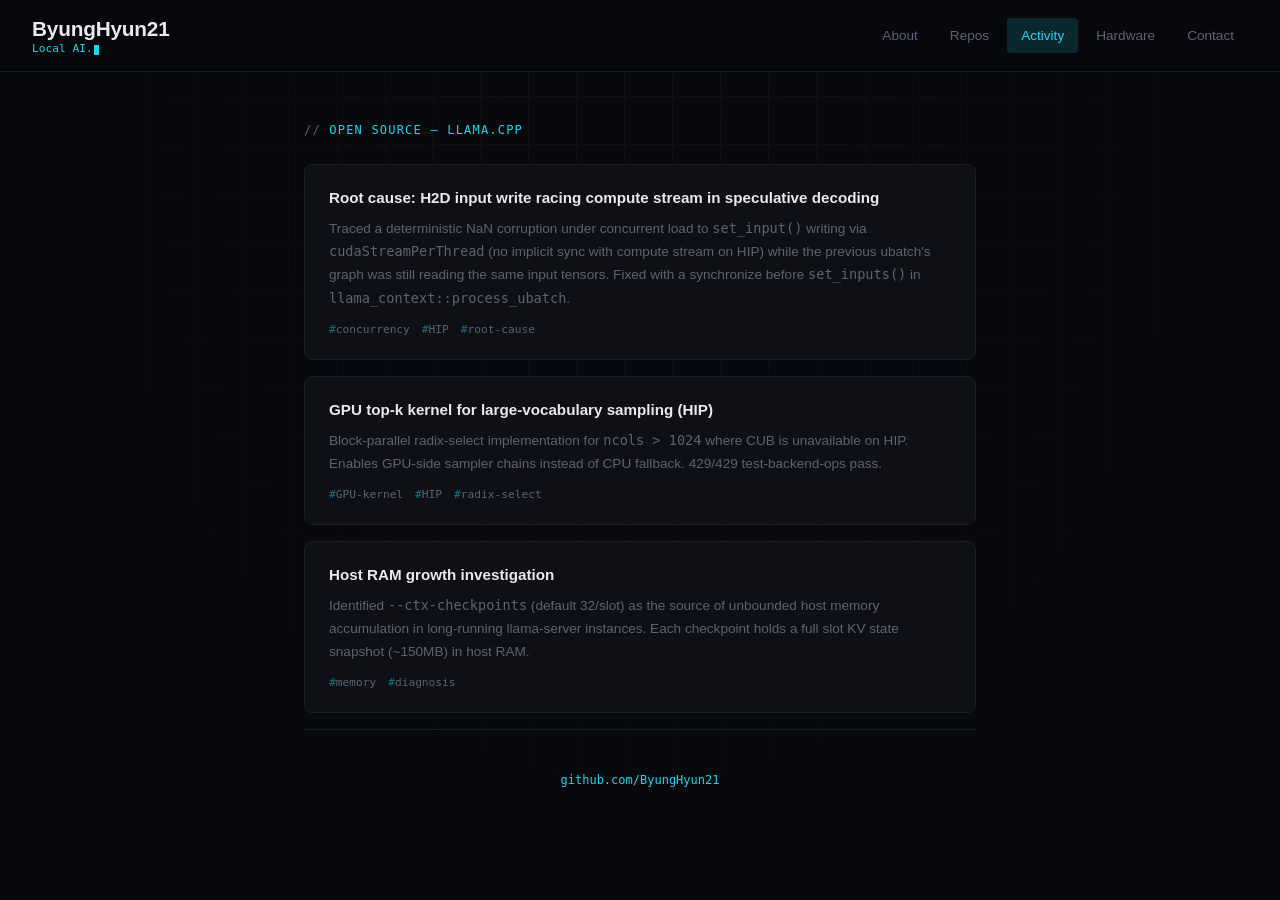
==== activity.html @ c31791a8 "5-page portfolio: About, Repos, Activity, Hardware, Contact" ====
<!DOCTYPE html>
<html lang="en">
<head>
<meta charset="UTF-8">
<meta name="viewport" content="width=device-width, initial-scale=1.0">
<title>Activity — ByungHyun21</title>
<link rel="stylesheet" href="style.css">
</head>
<body>
<div class="grid-bg"></div>

<header>
  <div class="header-left">
    <h1>ByungHyun21</h1>
    <div class="tagline"><span id="typed"></span><span class="cursor"></span></div>
  </div>
  <nav>
    <a href="index.html">About</a>
    <a href="repos.html">Repos</a>
    <a href="activity.html" class="active">Activity</a>
    <a href="hardware.html">Hardware</a>
    <a href="contact.html">Contact</a>
  </nav>
</header>

<main>
  <section class="reveal">
    <div class="sec-label">Open Source — llama.cpp</div>

    <div class="card">
      <div class="card-title"><a href="https://github.com/ggml-org/llama.cpp/issues/27572">Root cause: H2D input write racing compute stream in speculative decoding</a></div>
      <div class="card-desc">
        Traced a deterministic NaN corruption under concurrent load to <code>set_input()</code> writing
        via <code>cudaStreamPerThread</code> (no implicit sync with compute stream on HIP) while the
        previous ubatch's graph was still reading the same input tensors. Fixed with a synchronize
        before <code>set_inputs()</code> in <code>llama_context::process_ubatch</code>.
      </div>
      <div class="card-tags"><span>concurrency</span><span>HIP</span><span>root-cause</span></div>
    </div>

    <div class="card">
      <div class="card-title"><a href="https://github.com/ggml-org/llama.cpp/issues/27572">GPU top-k kernel for large-vocabulary sampling (HIP)</a></div>
      <div class="card-desc">
        Block-parallel radix-select implementation for <code>ncols > 1024</code> where CUB is
        unavailable on HIP. Enables GPU-side sampler chains instead of CPU fallback.
        429/429 test-backend-ops pass.
      </div>
      <div class="card-tags"><span>GPU-kernel</span><span>HIP</span><span>radix-select</span></div>
    </div>

    <div class="card">
      <div class="card-title"><a href="https://github.com/ggml-org/llama.cpp/issues/27623">Host RAM growth investigation</a></div>
      <div class="card-desc">
        Identified <code>--ctx-checkpoints</code> (default 32/slot) as the source of unbounded host
        memory accumulation in long-running llama-server instances. Each checkpoint holds a full
        slot KV state snapshot (~150MB) in host RAM.
      </div>
      <div class="card-tags"><span>memory</span><span>diagnosis</span></div>
    </div>
  </section>

  <footer>
    <a href="https://github.com/ByungHyun21">github.com/ByungHyun21</a>
  </footer>
</main>

<script src="main.js"></script>
</body>
</html>
---- style.css ----
:root {
  --bg: #08090c;
  --bg-elevated: #0e1015;
  --bg-header: rgba(8, 9, 12, 0.85);
  --text: #c8cdd5;
  --text-dim: #5c6370;
  --text-bright: #e8eaf0;
  --accent: #22d3ee;
  --accent-glow: rgba(34, 211, 238, 0.15);
  --border: #1a1d24;
  --mono: 'SF Mono', 'Cascadia Code', 'Fira Code', 'JetBrains Mono', monospace;
  --sans: -apple-system, 'Segoe UI', 'Helvetica Neue', Arial, sans-serif;
}
* { margin: 0; padding: 0; box-sizing: border-box; }
html { scroll-behavior: smooth; }
body {
  background: var(--bg);
  color: var(--text);
  font-family: var(--sans);
  line-height: 1.7;
  overflow-x: hidden;
}

/* animated grid background */
.grid-bg {
  position: fixed;
  inset: 0;
  z-index: -1;
  background-image:
    linear-gradient(var(--border) 1px, transparent 1px),
    linear-gradient(90deg, var(--border) 1px, transparent 1px);
  background-size: 48px 48px;
  opacity: 0.35;
  mask-image: radial-gradient(ellipse at 50% 20%, black 10%, transparent 70%);
  -webkit-mask-image: radial-gradient(ellipse at 50% 20%, black 10%, transparent 70%);
}

/* header */
header {
  position: fixed;
  top: 0; left: 0; right: 0;
  z-index: 100;
  background: var(--bg-header);
  backdrop-filter: blur(12px);
  -webkit-backdrop-filter: blur(12px);
  border-bottom: 1px solid var(--border);
  padding: 0 32px;
  height: 72px;
  display: flex;
  align-items: center;
  justify-content: space-between;
}
.header-left {
  display: flex;
  flex-direction: column;
  gap: 0;
}
.header-left h1 {
  font-size: 1.3rem;
  font-weight: 700;
  color: var(--text-bright);
  letter-spacing: -0.01em;
  line-height: 1.3;
}
.header-left .tagline {
  font-family: var(--mono);
  font-size: 0.7rem;
  color: var(--accent);
  min-height: 1.2em;
  line-height: 1.2;
}
.header-left .tagline .cursor {
  display: inline-block;
  width: 0.5em;
  height: 0.9em;
  background: var(--accent);
  margin-left: 1px;
  vertical-align: text-bottom;
  animation: blink 1s step-end infinite;
}
@keyframes blink { 50% { opacity: 0; } }

/* nav */
nav {
  display: flex;
  gap: 4px;
}
nav a {
  font-size: 0.85rem;
  color: var(--text-dim);
  text-decoration: none;
  padding: 6px 14px;
  border-radius: 4px;
  transition: color 0.2s, background 0.2s;
}
nav a:hover {
  color: var(--text);
  background: var(--bg-elevated);
}
nav a.active {
  color: var(--accent);
  background: var(--accent-glow);
}

/* layout */
main {
  max-width: 720px;
  margin: 0 auto;
  padding: 120px 24px 60px;
}

/* section */
.sec-label {
  font-family: var(--mono);
  font-size: 0.75rem;
  text-transform: uppercase;
  letter-spacing: 0.1em;
  color: var(--accent);
  margin-bottom: 24px;
}
.sec-label::before { content: '// '; color: var(--text-dim); }

/* about */
.about p { color: var(--text); margin-bottom: 16px; font-size: 1rem; }
.keywords {
  display: flex;
  flex-wrap: wrap;
  gap: 8px;
  margin-top: 20px;
}
.keywords span {
  font-family: var(--mono);
  font-size: 0.75rem;
  padding: 4px 12px;
  border: 1px solid var(--border);
  border-radius: 4px;
  color: var(--text-dim);
  transition: all 0.2s ease;
}
.keywords span:hover {
  border-color: var(--accent);
  color: var(--accent);
  box-shadow: 0 0 12px var(--accent-glow);
}

/* spec block */
.spec {
  font-family: var(--mono);
  font-size: 0.8rem;
  color: var(--text-dim);
  border-left: 2px solid var(--accent);
  padding-left: 16px;
  margin-top: 24px;
  line-height: 1.9;
}
.spec .spec-key { color: var(--text); }
.spec .spec-val { color: var(--accent); }

/* cards */
.card {
  background: var(--bg-elevated);
  border: 1px solid var(--border);
  border-radius: 8px;
  padding: 20px 24px;
  margin-bottom: 16px;
  transition: transform 0.2s ease, border-color 0.2s ease, box-shadow 0.2s ease;
}
.card:hover {
  transform: translateY(-2px);
  border-color: var(--accent);
  box-shadow: 0 4px 24px var(--accent-glow);
}
.card .card-title {
  font-weight: 600;
  color: var(--text-bright);
  margin-bottom: 6px;
  font-size: 0.95rem;
}
.card .card-title a { color: inherit; text-decoration: none; }
.card .card-title a:hover { color: var(--accent); }
.card .card-desc {
  font-size: 0.85rem;
  color: var(--text-dim);
}
.card .card-tags {
  display: flex;
  gap: 12px;
  margin-top: 10px;
  font-family: var(--mono);
  font-size: 0.7rem;
  color: var(--text-dim);
}
.card .card-tags span::before { content: '#'; color: var(--accent); opacity: 0.5; }

/* scroll reveal */
.reveal {
  opacity: 0;
  transform: translateY(24px);
  transition: opacity 0.6s ease, transform 0.6s ease;
}
.reveal.visible {
  opacity: 1;
  transform: translateY(0);
}

/* footer */
footer {
  padding: 40px 0;
  border-top: 1px solid var(--border);
  font-family: var(--mono);
  font-size: 0.75rem;
  color: var(--text-dim);
  text-align: center;
}
footer a { color: var(--accent); text-decoration: none; }
footer a:hover { text-decoration: underline; }

/* links */
a { color: var(--accent); text-decoration: none; transition: opacity 0.2s; }
a:hover { opacity: 0.8; }

/* hardware table */
.hw-table {
  width: 100%;
  border-collapse: collapse;
  font-size: 0.85rem;
  margin-top: 20px;
}
.hw-table th {
  text-align: left;
  font-family: var(--mono);
  font-size: 0.75rem;
  text-transform: uppercase;
  color: var(--text-dim);
  padding: 8px 12px;
  border-bottom: 1px solid var(--border);
}
.hw-table td {
  padding: 10px 12px;
  border-bottom: 1px solid var(--border);
  color: var(--text);
}
.hw-table td:first-child { font-family: var(--mono); font-size: 0.8rem; }
.hw-table .val { color: var(--accent); }

/* contact */
.contact-list {
  list-style: none;
}
.contact-list li {
  display: flex;
  align-items: center;
  gap: 16px;
  padding: 16px 0;
  border-bottom: 1px solid var(--border);
}
.contact-list .icon {
  font-family: var(--mono);
  font-size: 1rem;
  color: var(--accent);
  width: 32px;
  text-align: center;
}
.contact-list .label { color: var(--text-dim); font-size: 0.85rem; }

@media (max-width: 640px) {
  header { padding: 0 16px; height: auto; flex-direction: column; align-items: flex-start; padding: 12px 16px; gap: 8px; }
  nav { width: 100%; justify-content: flex-start; overflow-x: auto; }
  main { padding-top: 160px; }
}
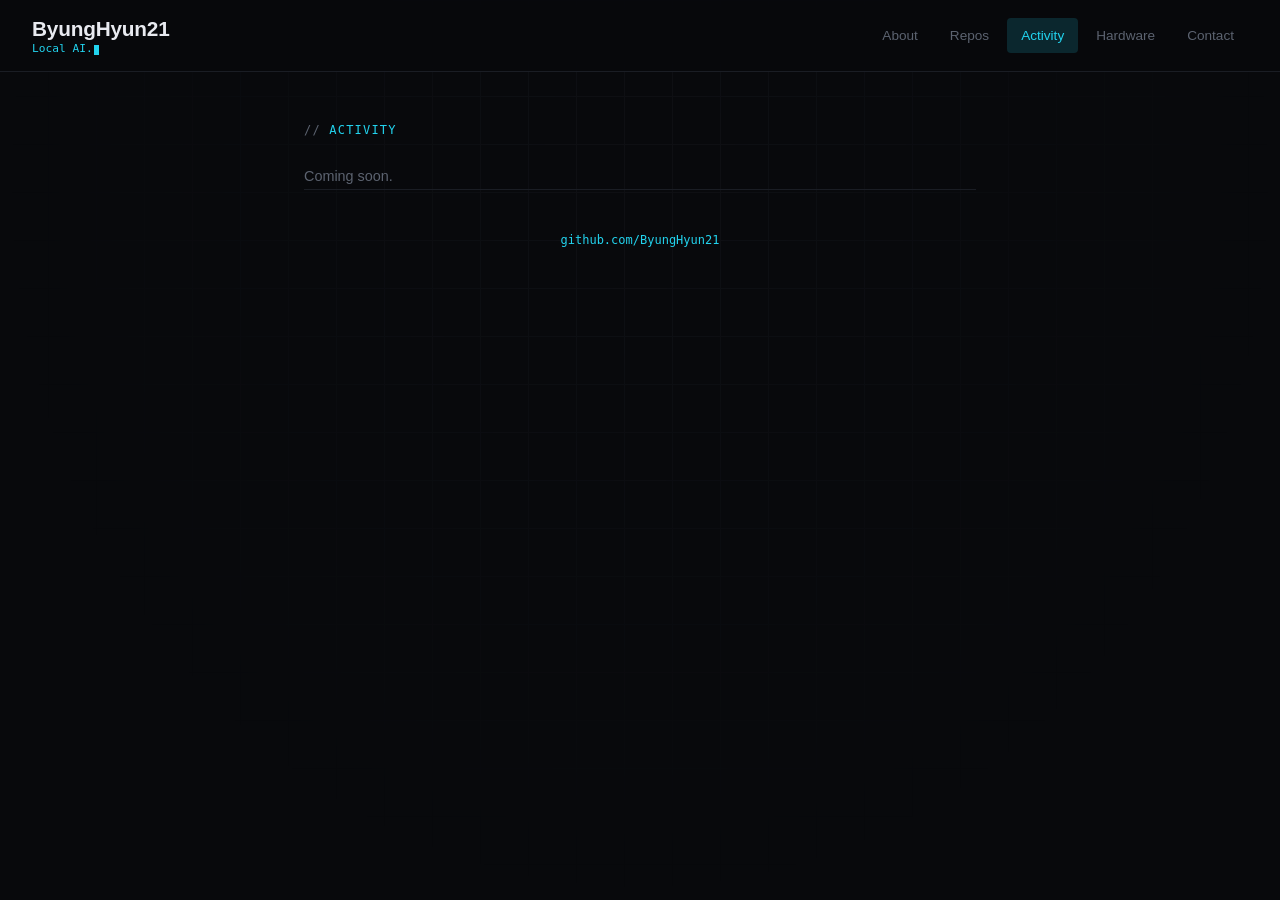
==== commit 2a2b2109: "hardware: fleet overview (6 machines); repos/activity: placeholder" ====
--- a/activity.html
+++ b/activity.html
@@ -25,38 +25,10 @@
 
 <main>
   <section class="reveal">
-    <div class="sec-label">Open Source — llama.cpp</div>
-
-    <div class="card">
-      <div class="card-title"><a href="https://github.com/ggml-org/llama.cpp/issues/27572">Root cause: H2D input write racing compute stream in speculative decoding</a></div>
-      <div class="card-desc">
-        Traced a deterministic NaN corruption under concurrent load to <code>set_input()</code> writing
-        via <code>cudaStreamPerThread</code> (no implicit sync with compute stream on HIP) while the
-        previous ubatch's graph was still reading the same input tensors. Fixed with a synchronize
-        before <code>set_inputs()</code> in <code>llama_context::process_ubatch</code>.
-      </div>
-      <div class="card-tags"><span>concurrency</span><span>HIP</span><span>root-cause</span></div>
-    </div>
-
-    <div class="card">
-      <div class="card-title"><a href="https://github.com/ggml-org/llama.cpp/issues/27572">GPU top-k kernel for large-vocabulary sampling (HIP)</a></div>
-      <div class="card-desc">
-        Block-parallel radix-select implementation for <code>ncols > 1024</code> where CUB is
-        unavailable on HIP. Enables GPU-side sampler chains instead of CPU fallback.
-        429/429 test-backend-ops pass.
-      </div>
-      <div class="card-tags"><span>GPU-kernel</span><span>HIP</span><span>radix-select</span></div>
-    </div>
-
-    <div class="card">
-      <div class="card-title"><a href="https://github.com/ggml-org/llama.cpp/issues/27623">Host RAM growth investigation</a></div>
-      <div class="card-desc">
-        Identified <code>--ctx-checkpoints</code> (default 32/slot) as the source of unbounded host
-        memory accumulation in long-running llama-server instances. Each checkpoint holds a full
-        slot KV state snapshot (~150MB) in host RAM.
-      </div>
-      <div class="card-tags"><span>memory</span><span>diagnosis</span></div>
-    </div>
+    <div class="sec-label">Activity</div>
+    <p style="color:var(--text-dim); font-size:0.9rem;">
+      Coming soon.
+    </p>
   </section>
 
   <footer>
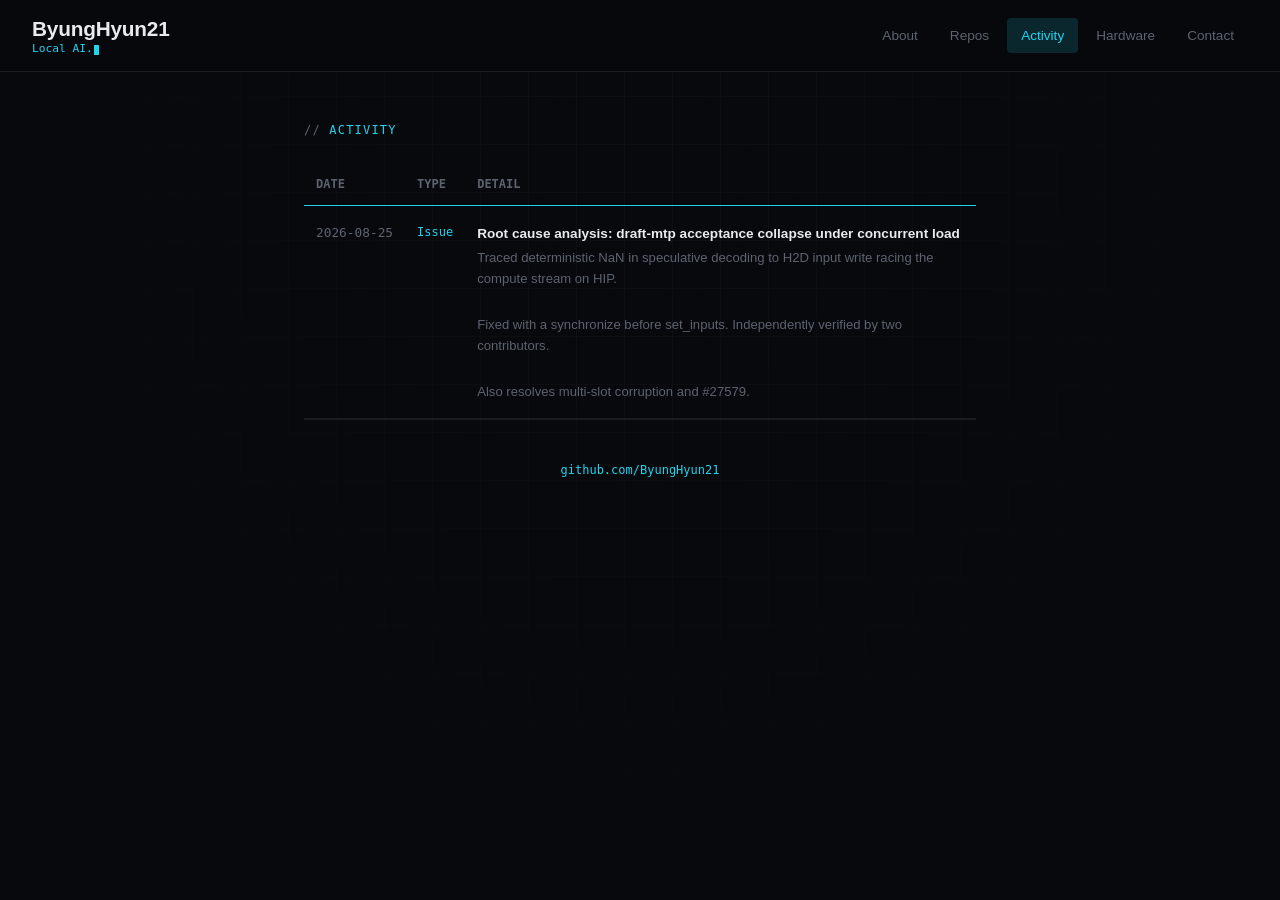
==== commit 79bcae9f: "activity: timeline table; hardware: remove model mention" ====
--- a/activity.html
+++ b/activity.html
@@ -26,9 +26,23 @@
 <main>
   <section class="reveal">
     <div class="sec-label">Activity</div>
-    <p style="color:var(--text-dim); font-size:0.9rem;">
-      Coming soon.
-    </p>
+    <table class="activity-table">
+      <tr>
+        <th>Date</th>
+        <th>Type</th>
+        <th>Detail</th>
+      </tr>
+      <tr>
+        <td class="date">2026-08-25</td>
+        <td class="type">Issue</td>
+        <td>
+          <a href="https://github.com/ggml-org/llama.cpp/issues/27572">Root cause analysis: draft-mtp acceptance collapse under concurrent load</a><br>
+          <span class="desc">Traced deterministic NaN in speculative decoding to H2D input write racing the compute stream on HIP.</span><br>
+          <span class="desc">Fixed with a synchronize before set_inputs. Independently verified by two contributors.</span><br>
+          <span class="desc">Also resolves multi-slot corruption and #27579.</span>
+        </td>
+      </tr>
+    </table>
   </section>
 
   <footer>
--- a/style.css
+++ b/style.css
@@ -142,6 +142,53 @@
   color: var(--accent);
   box-shadow: 0 0 12px var(--accent-glow);
 }
+/* activity table */
+.activity-table {
+  width: 100%;
+  border-collapse: collapse;
+  font-size: 0.85rem;
+}
+.activity-table th {
+  text-align: left;
+  font-family: var(--mono);
+  font-size: 0.75rem;
+  text-transform: uppercase;
+  color: var(--text-dim);
+  padding: 10px 12px;
+  border-bottom: 1px solid var(--accent);
+}
+.activity-table td {
+  padding: 16px 12px;
+  border-bottom: 1px solid var(--border);
+  vertical-align: top;
+}
+.activity-table .date {
+  font-family: var(--mono);
+  font-size: 0.8rem;
+  color: var(--text-dim);
+  white-space: nowrap;
+}
+.activity-table .type {
+  font-family: var(--mono);
+  font-size: 0.75rem;
+  color: var(--accent);
+  white-space: nowrap;
+}
+.activity-table a {
+  font-weight: 600;
+  color: var(--text-bright);
+  text-decoration: none;
+}
+.activity-table a:hover {
+  color: var(--accent);
+}
+.activity-table .desc {
+  color: var(--text-dim);
+  font-size: 0.82rem;
+  line-height: 1.6;
+  display: block;
+  margin-top: 2px;
+}
 
 /* spec block */
 .spec {
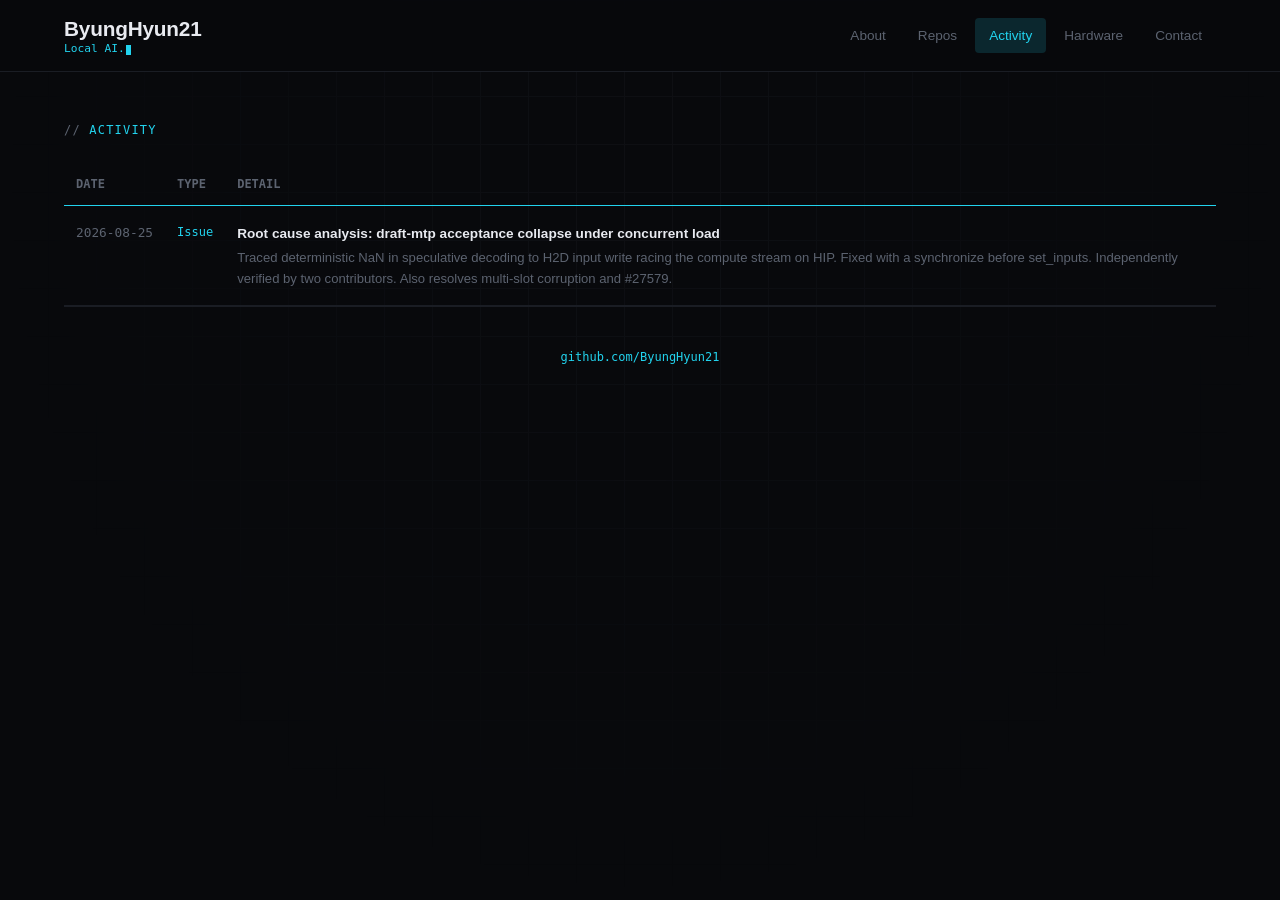
==== commit a4b1a750: "activity: merge desc into one line" ====
--- a/activity.html
+++ b/activity.html
@@ -36,10 +36,8 @@
         <td class="date">2026-08-25</td>
         <td class="type">Issue</td>
         <td>
-          <a href="https://github.com/ggml-org/llama.cpp/issues/27572">Root cause analysis: draft-mtp acceptance collapse under concurrent load</a><br>
-          <span class="desc">Traced deterministic NaN in speculative decoding to H2D input write racing the compute stream on HIP.</span><br>
-          <span class="desc">Fixed with a synchronize before set_inputs. Independently verified by two contributors.</span><br>
-          <span class="desc">Also resolves multi-slot corruption and #27579.</span>
+          <a href="https://github.com/ggml-org/llama.cpp/issues/27572">Root cause analysis: draft-mtp acceptance collapse under concurrent load</a>
+          <span class="desc">Traced deterministic NaN in speculative decoding to H2D input write racing the compute stream on HIP. Fixed with a synchronize before set_inputs. Independently verified by two contributors. Also resolves multi-slot corruption and #27579.</span>
         </td>
       </tr>
     </table>
--- a/style.css
+++ b/style.css
@@ -44,7 +44,7 @@
   backdrop-filter: blur(12px);
   -webkit-backdrop-filter: blur(12px);
   border-bottom: 1px solid var(--border);
-  padding: 0 32px;
+  padding: 0 5%;
   height: 72px;
   display: flex;
   align-items: center;
@@ -81,10 +81,7 @@
 @keyframes blink { 50% { opacity: 0; } }
 
 /* nav */
-nav {
-  display: flex;
-  gap: 4px;
-}
+nav { display: flex; gap: 4px; }
 nav a {
   font-size: 0.85rem;
   color: var(--text-dim);
@@ -93,20 +90,14 @@
   border-radius: 4px;
   transition: color 0.2s, background 0.2s;
 }
-nav a:hover {
-  color: var(--text);
-  background: var(--bg-elevated);
-}
-nav a.active {
-  color: var(--accent);
-  background: var(--accent-glow);
-}
+nav a:hover { color: var(--text); background: var(--bg-elevated); }
+nav a.active { color: var(--accent); background: var(--accent-glow); }
 
 /* layout */
 main {
-  max-width: 720px;
+  width: 90%;
   margin: 0 auto;
-  padding: 120px 24px 60px;
+  padding: 120px 0 60px;
 }
 
 /* section */
@@ -122,12 +113,7 @@
 
 /* about */
 .about p { color: var(--text); margin-bottom: 16px; font-size: 1rem; }
-.keywords {
-  display: flex;
-  flex-wrap: wrap;
-  gap: 8px;
-  margin-top: 20px;
-}
+.keywords { display: flex; flex-wrap: wrap; gap: 8px; margin-top: 20px; }
 .keywords span {
   font-family: var(--mono);
   font-size: 0.75rem;
@@ -142,6 +128,7 @@
   color: var(--accent);
   box-shadow: 0 0 12px var(--accent-glow);
 }
+
 /* activity table */
 .activity-table {
   width: 100%;
@@ -179,9 +166,7 @@
   color: var(--text-bright);
   text-decoration: none;
 }
-.activity-table a:hover {
-  color: var(--accent);
-}
+.activity-table a:hover { color: var(--accent); }
 .activity-table .desc {
   color: var(--text-dim);
   font-size: 0.82rem;
@@ -225,10 +210,7 @@
 }
 .card .card-title a { color: inherit; text-decoration: none; }
 .card .card-title a:hover { color: var(--accent); }
-.card .card-desc {
-  font-size: 0.85rem;
-  color: var(--text-dim);
-}
+.card .card-desc { font-size: 0.85rem; color: var(--text-dim); }
 .card .card-tags {
   display: flex;
   gap: 12px;
@@ -245,10 +227,7 @@
   transform: translateY(24px);
   transition: opacity 0.6s ease, transform 0.6s ease;
 }
-.reveal.visible {
-  opacity: 1;
-  transform: translateY(0);
-}
+.reveal.visible { opacity: 1; transform: translateY(0); }
 
 /* footer */
 footer {
@@ -291,9 +270,7 @@
 .hw-table .val { color: var(--accent); }
 
 /* contact */
-.contact-list {
-  list-style: none;
-}
+.contact-list { list-style: none; }
 .contact-list li {
   display: flex;
   align-items: center;
@@ -311,7 +288,7 @@
 .contact-list .label { color: var(--text-dim); font-size: 0.85rem; }
 
 @media (max-width: 640px) {
-  header { padding: 0 16px; height: auto; flex-direction: column; align-items: flex-start; padding: 12px 16px; gap: 8px; }
+  header { padding: 12px 16px; height: auto; flex-direction: column; align-items: flex-start; gap: 8px; }
   nav { width: 100%; justify-content: flex-start; overflow-x: auto; }
-  main { padding-top: 160px; }
-}
+  main { padding-top: 160px; width: 95%; }
+}
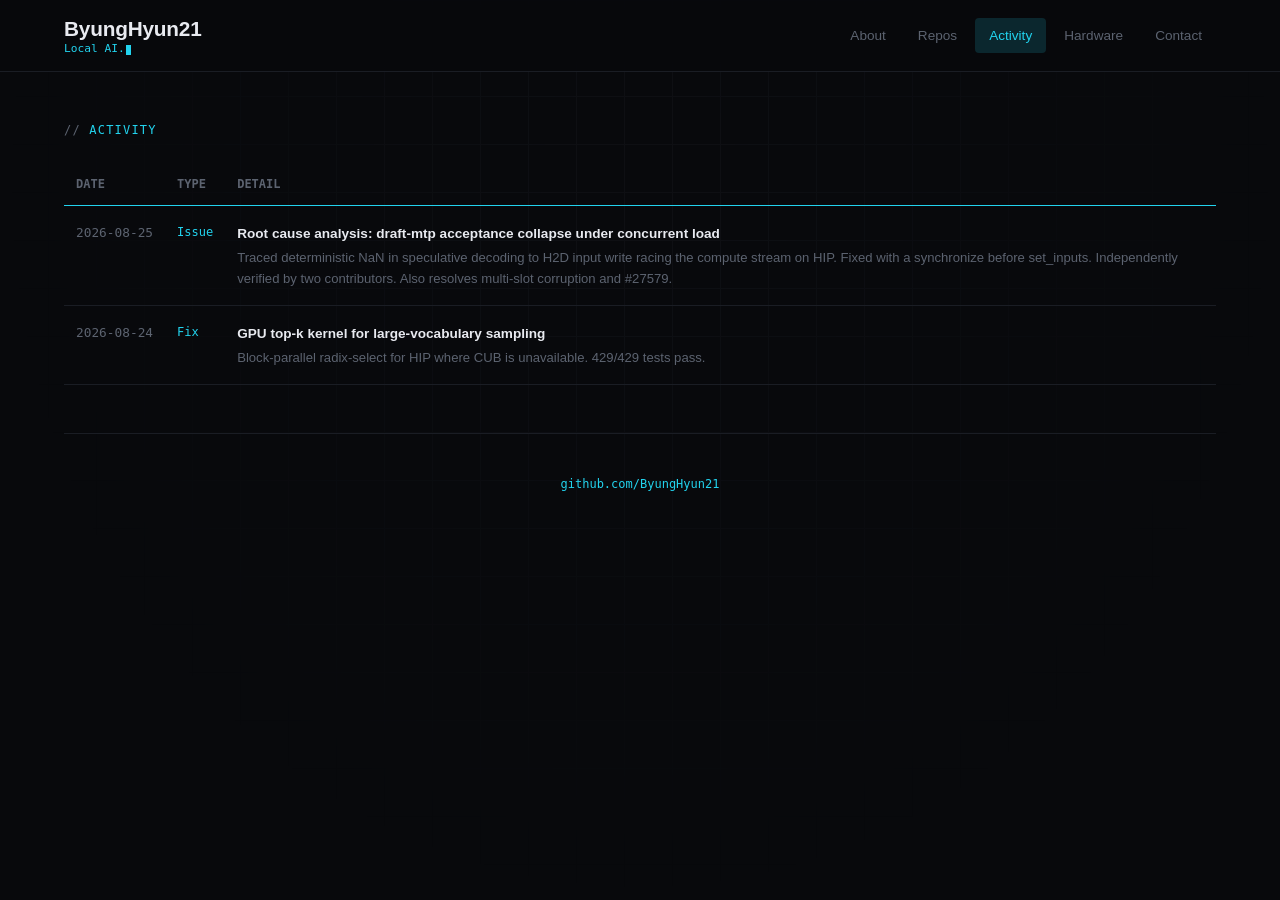
==== commit 8f4fccfc: "activity: JSON-driven, auto-sync index+activity, section spacing" ====
--- a/activity.html
+++ b/activity.html
@@ -27,27 +27,16 @@
   <section class="reveal">
     <div class="sec-label">Activity</div>
     <table class="activity-table">
-      <tr>
-        <th>Date</th>
-        <th>Type</th>
-        <th>Detail</th>
-      </tr>
-      <tr>
-        <td class="date">2026-08-25</td>
-        <td class="type">Issue</td>
-        <td>
-          <a href="https://github.com/ggml-org/llama.cpp/issues/27572">Root cause analysis: draft-mtp acceptance collapse under concurrent load</a>
-          <span class="desc">Traced deterministic NaN in speculative decoding to H2D input write racing the compute stream on HIP. Fixed with a synchronize before set_inputs. Independently verified by two contributors. Also resolves multi-slot corruption and #27579.</span>
-        </td>
-      </tr>
+      <thead><tr><th>Date</th><th>Type</th><th>Detail</th></tr></thead>
+      <tbody id="activity-full"></tbody>
     </table>
   </section>
-
   <footer>
     <a href="https://github.com/ByungHyun21">github.com/ByungHyun21</a>
   </footer>
 </main>
 
-<script src="main.js"></script>
-</body>
+<script src="activity-loader.js"></script>
+<script>renderActivity(document.getElementById('activity-full'), null);</script>
+ <script src="main.js"></script>
 </html>
--- a/style.css
+++ b/style.css
@@ -101,6 +101,7 @@
 }
 
 /* section */
+section { margin-bottom: 48px; }
 .sec-label {
   font-family: var(--mono);
   font-size: 0.75rem;
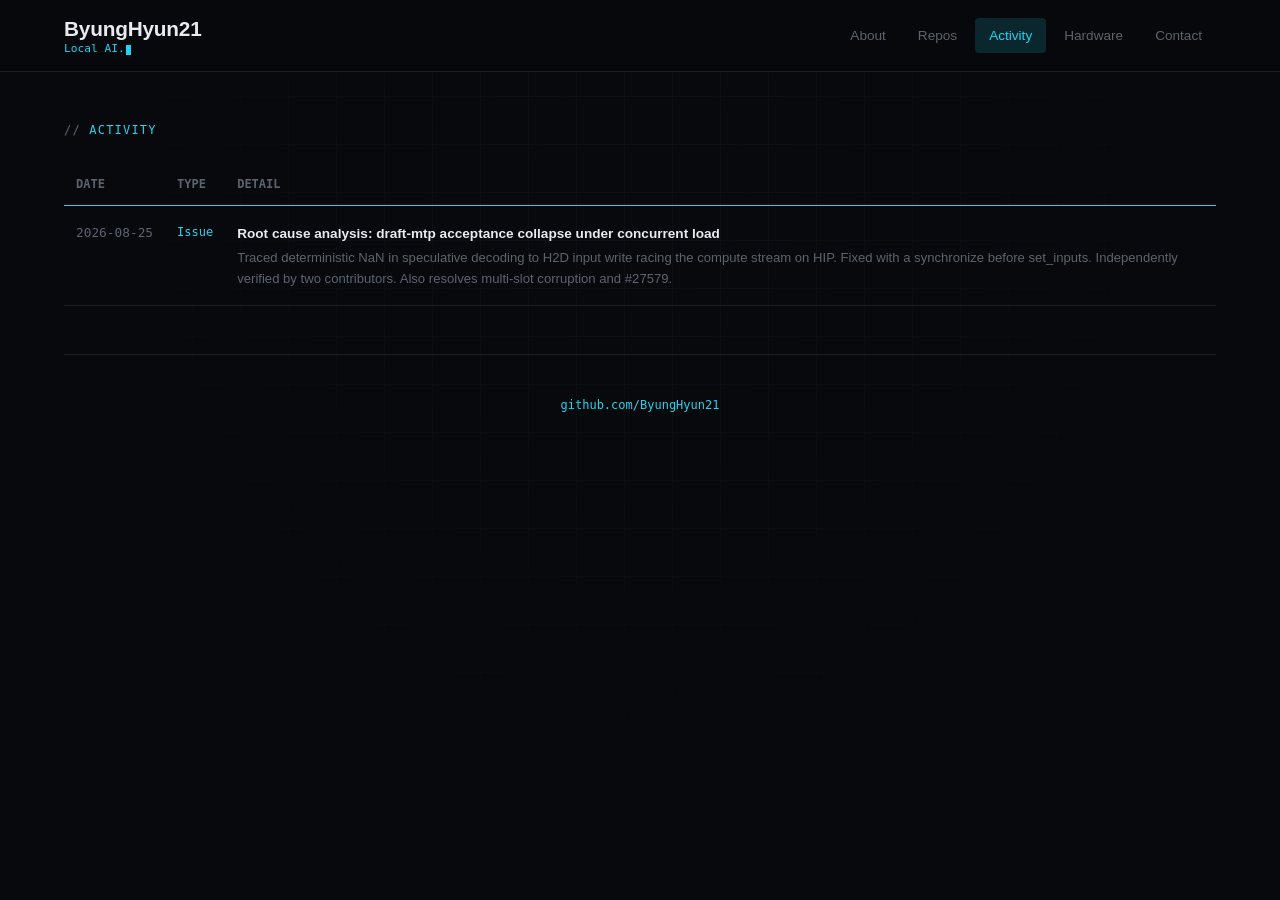
==== commit 29330cc9: "favicon: SVG, dark theme with accent B" ====
--- a/activity.html
+++ b/activity.html
@@ -4,6 +4,7 @@
 <meta charset="UTF-8">
 <meta name="viewport" content="width=device-width, initial-scale=1.0">
 <title>Activity — ByungHyun21</title>
+<link rel="icon" type="image/svg+xml" href="favicon.svg">
 <link rel="stylesheet" href="style.css">
 </head>
 <body>
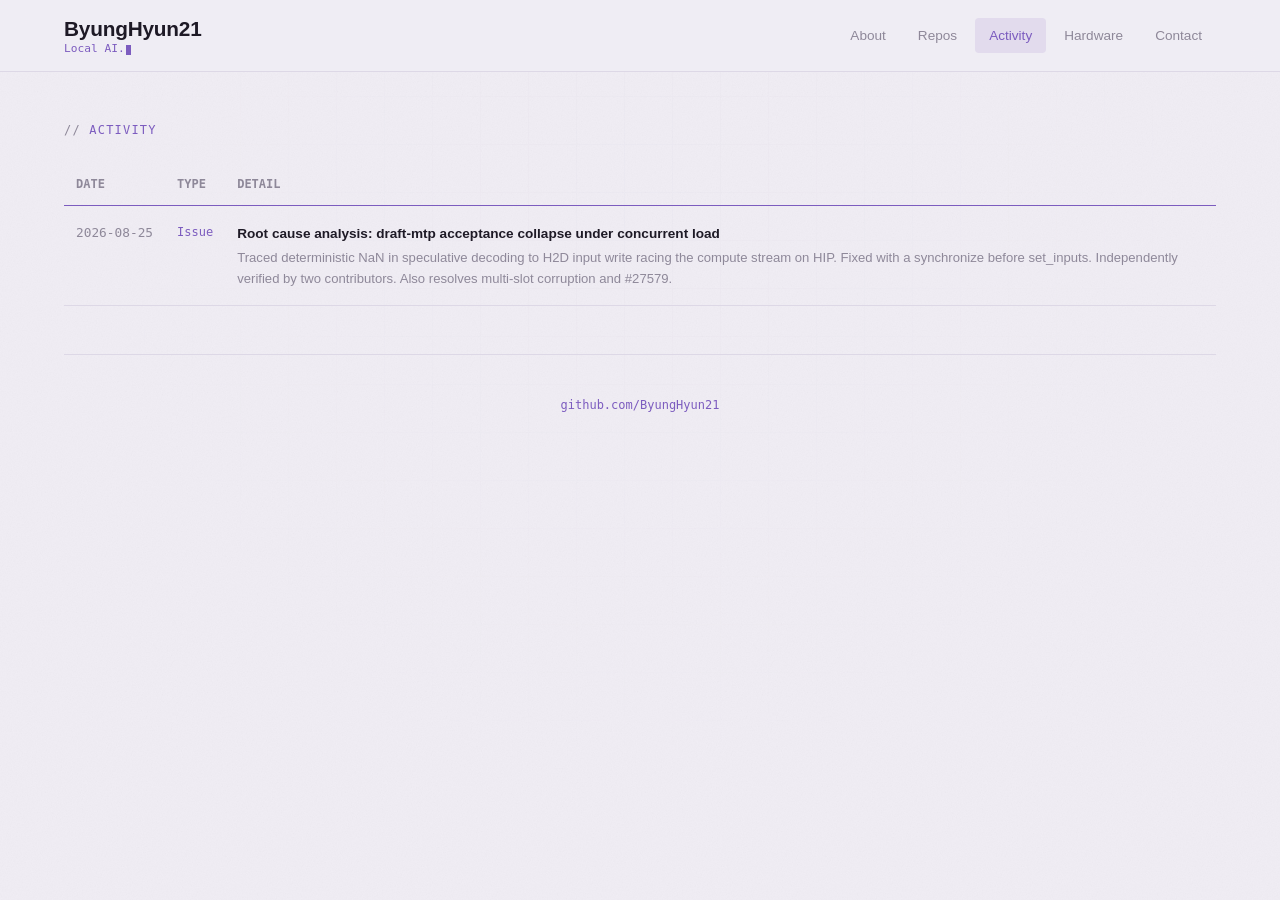
==== commit aa0101d4: "theme: light lavender + paper texture; favicon: text-based B" ====
--- a/activity.html
+++ b/activity.html
@@ -8,6 +8,7 @@
 <link rel="stylesheet" href="style.css">
 </head>
 <body>
+<div class="paper-bg"></div>
 <div class="grid-bg"></div>
 
 <header>
--- a/style.css
+++ b/style.css
@@ -1,13 +1,13 @@
 :root {
-  --bg: #08090c;
-  --bg-elevated: #0e1015;
-  --bg-header: rgba(8, 9, 12, 0.85);
-  --text: #c8cdd5;
-  --text-dim: #5c6370;
-  --text-bright: #e8eaf0;
-  --accent: #22d3ee;
-  --accent-glow: rgba(34, 211, 238, 0.15);
-  --border: #1a1d24;
+  --bg: #f0edf4;
+  --bg-elevated: #faf9fc;
+  --bg-header: rgba(240, 237, 244, 0.88);
+  --text: #3d3846;
+  --text-dim: #8e8899;
+  --text-bright: #1e1a26;
+  --accent: #7c5cbf;
+  --accent-glow: rgba(124, 92, 191, 0.12);
+  --border: #ddd8e6;
   --mono: 'SF Mono', 'Cascadia Code', 'Fira Code', 'JetBrains Mono', monospace;
   --sans: -apple-system, 'Segoe UI', 'Helvetica Neue', Arial, sans-serif;
 }
@@ -21,7 +21,16 @@
   overflow-x: hidden;
 }
 
-/* animated grid background */
+/* paper texture */
+.paper-bg {
+  position: fixed;
+  inset: 0;
+  z-index: -2;
+  pointer-events: none;
+  background-image: url("data:image/svg+xml,%3Csvg xmlns='http://www.w3.org/2000/svg' width='300' height='300'%3E%3Cfilter id='n'%3E%3CfeTurbulence type='fractalNoise' baseFrequency='0.8' numOctaves='4' stitchTiles='stitch'/%3E%3CfeColorMatrix type='saturate' values='0'/%3E%3C/filter%3E%3Crect width='100%25' height='100%25' filter='url(%23n)' opacity='0.05'/%3E%3C/svg%3E");
+}
+
+/* subtle grid */
 .grid-bg {
   position: fixed;
   inset: 0;
@@ -30,9 +39,9 @@
     linear-gradient(var(--border) 1px, transparent 1px),
     linear-gradient(90deg, var(--border) 1px, transparent 1px);
   background-size: 48px 48px;
-  opacity: 0.35;
-  mask-image: radial-gradient(ellipse at 50% 20%, black 10%, transparent 70%);
-  -webkit-mask-image: radial-gradient(ellipse at 50% 20%, black 10%, transparent 70%);
+  opacity: 0.15;
+  mask-image: radial-gradient(ellipse at 50% 20%, black 5%, transparent 60%);
+  -webkit-mask-image: radial-gradient(ellipse at 50% 20%, black 5%, transparent 60%);
 }
 
 /* header */
@@ -114,21 +123,6 @@
 
 /* about */
 .about p { color: var(--text); margin-bottom: 16px; font-size: 1rem; }
-.keywords { display: flex; flex-wrap: wrap; gap: 8px; margin-top: 20px; }
-.keywords span {
-  font-family: var(--mono);
-  font-size: 0.75rem;
-  padding: 4px 12px;
-  border: 1px solid var(--border);
-  border-radius: 4px;
-  color: var(--text-dim);
-  transition: all 0.2s ease;
-}
-.keywords span:hover {
-  border-color: var(--accent);
-  color: var(--accent);
-  box-shadow: 0 0 12px var(--accent-glow);
-}
 
 /* activity table */
 .activity-table {
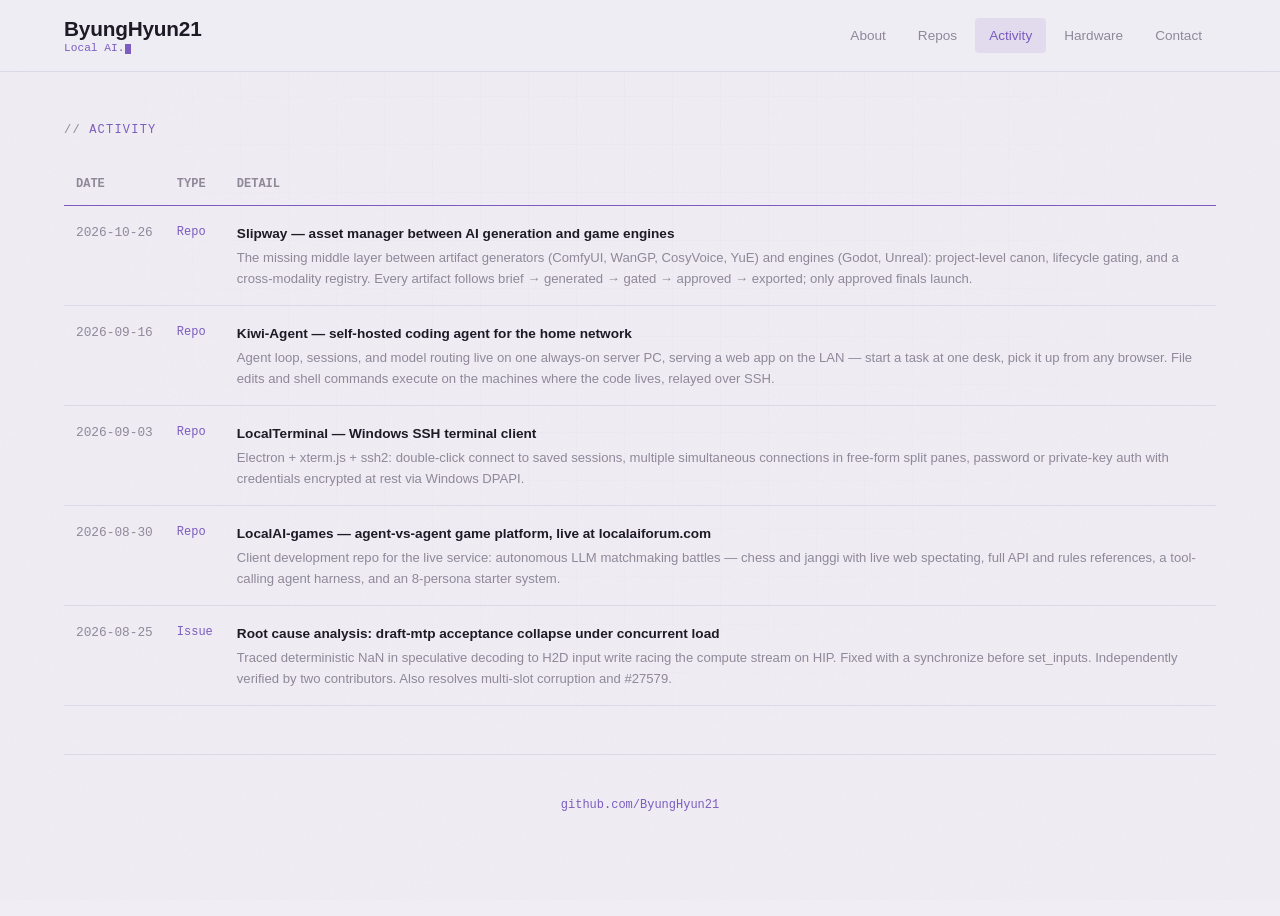
==== commit 8144387c: "fix: close body tag in activity.html; drop resolved wart note" ====
--- a/activity.html
+++ b/activity.html
@@ -40,5 +40,6 @@
 
 <script src="activity-loader.js"></script>
 <script>renderActivity(document.getElementById('activity-full'), null);</script>
- <script src="main.js"></script>
+<script src="main.js"></script>
+</body>
 </html>
--- a/style.css
+++ b/style.css
@@ -216,6 +216,18 @@
 }
 .card .card-tags span::before { content: '#'; color: var(--accent); opacity: 0.5; }
 
+/* repo pager */
+.pager { display: flex; align-items: center; gap: 6px; margin-top: 16px; flex-wrap: wrap; }
+.page-btn {
+  font-family: var(--mono); font-size: 0.75rem; padding: 4px 10px;
+  border: 1px solid var(--border); background: var(--bg-elevated); color: var(--text-dim);
+  border-radius: 6px; cursor: pointer; transition: color 0.2s, border-color 0.2s, background 0.2s;
+}
+.page-btn:hover:not(:disabled) { color: var(--accent); border-color: var(--accent); }
+.page-btn.active { color: var(--accent); background: var(--accent-glow); border-color: var(--accent); }
+.page-btn:disabled { opacity: 0.35; cursor: default; }
+.pager-info { font-family: var(--mono); font-size: 0.75rem; color: var(--text-dim); margin-left: auto; }
+
 /* scroll reveal */
 .reveal {
   opacity: 0;
